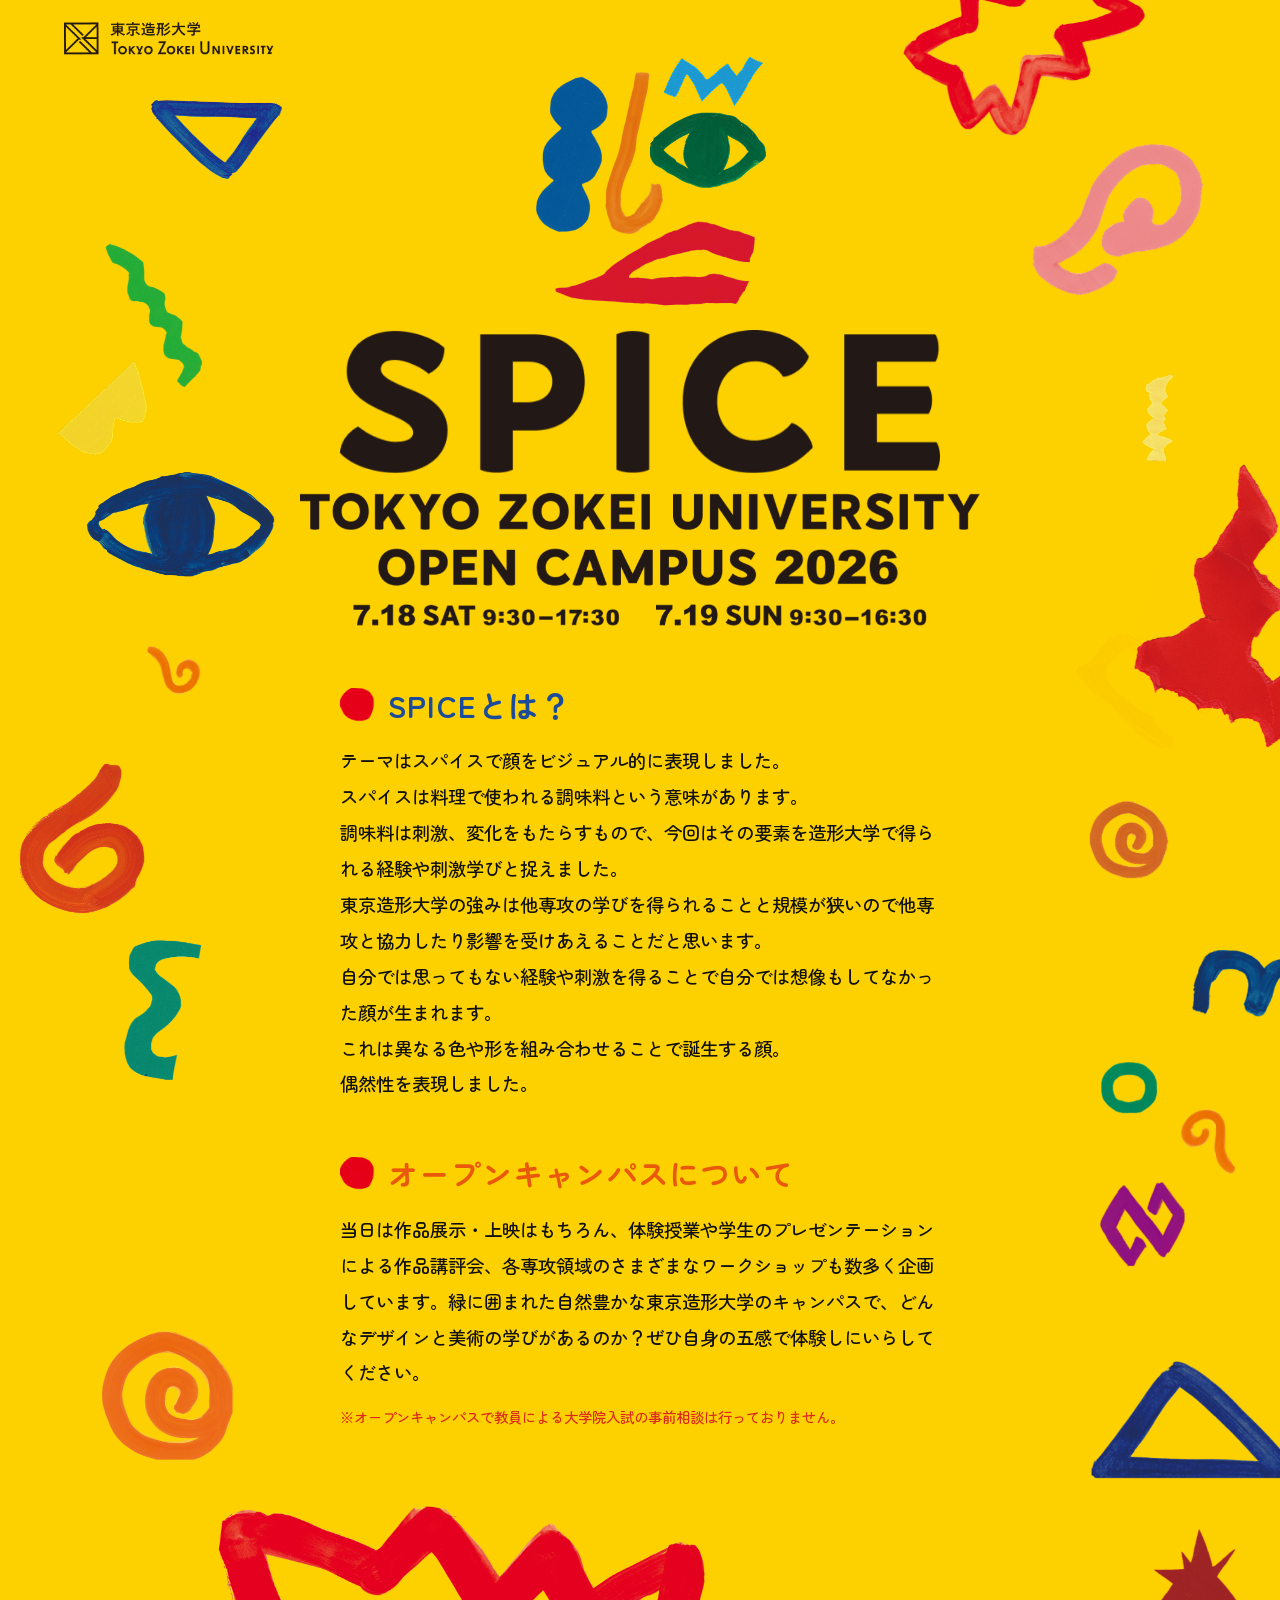
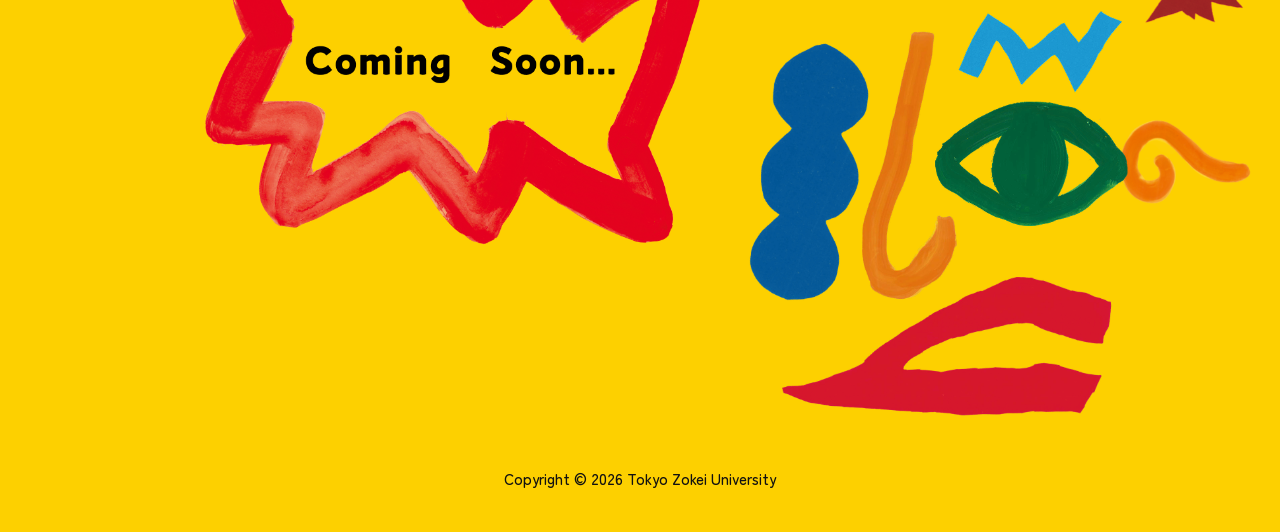
==== index.html @ f500a483 "Add files via upload" ====
<!DOCTYPE html>
<html lang="ja">

<head>
    <meta charset="UTF-8">
    <meta name="viewport" content="width=device-width, initial-scale=1.0">
    <meta name="description" content="東京造形大学オープンキャンパス2026の特設サイト。日程や詳細情報を掲載しています。">
    <meta name="robots" content="index, follow">
    <link rel="canonical" href="https://www.zokei.ac.jp/opencampus/2026/">

    <!-- OGP -->
    <meta property="og:title" content="東京造形大学オープンキャンパス2026 SPICE">
    <meta property="og:description" content="東京造形大学オープンキャンパス2026の特設サイト。日程や詳細情報を掲載しています。">
    <meta property="og:image" content="https://www.zokei.ac.jp/opencampus/2026/images/ogp-image.jpg">
    <meta property="og:url" content="https://www.zokei.ac.jp/opencampus/2026/">
    <meta property="og:type" content="website">
    <meta property="og:site_name" content="東京造形大学オープンキャンパス2026 SPICE">
    <meta name="twitter:card" content="summary_large_image">
    <meta name="twitter:title" content="東京造形大学オープンキャンパス2026 SPICE">
    <meta name="twitter:description" content="東京造形大学オープンキャンパス2026の特設サイト。日程や詳細情報を掲載しています。">

    <!-- Fonts -->
    <link rel="preconnect" href="https://fonts.googleapis.com">
    <link rel="preconnect" href="https://fonts.gstatic.com" crossorigin>
    <link href="https://fonts.googleapis.com/css2?family=Zen+Maru+Gothic:wght@400;500;700;900&display=swap"
        rel="stylesheet">

    <link rel="icon" href="images/tablogp.png" type="image/png">
    <title>東京造形大学オープンキャンパス2026 SPICE</title>
    <link rel="stylesheet" href="css/style.css">
</head>

<body>

    <!-- 背景装飾 -->
    <div class="bg-left" aria-hidden="true">
        <img src="images/bgleft.png" alt="">
    </div>
    <div class="bg-right" aria-hidden="true">
        <img src="images/bgright.png" alt="">
    </div>

    <div class="page-wrapper">

        <!-- ヘッダー -->
        <header>
            <div class="logo-icon">
                <a class="logo-link" href="https://www.zokei.ac.jp/" target="_blank" rel="noopener noreferrer">
                    <img src="images/tzulogo.png" alt="東京造形大学">
                </a>
            </div>
        </header>

        <main>

            <!-- ヒーロー -->
            <section class="hero" aria-label="メインビジュアル">
                <div class="hero-face">
                    <img src="images/mainface.png" alt="SPICE 2026 の顔" width="259" height="249">
                </div>
                <h1 class="hero-title">
                    <img src="images/SPICEtatile.png" alt="SPICE">
                </h1>
                <h2 class="hero-subtitle">
                    <img src="images/tzuoc2026.png" alt="TOKYO ZOKEI UNIVERSITY OPEN CAMPUS 2026">
                </h2>
            </section>

            <!-- テキストコンテンツ -->
            <div class="content-area">

                <section class="section spice-intro" aria-labelledby="section-spice">
                    <div class="section-header">
                        <img class="title-icon" src="images/titlehaedicon.png" alt="">
                        <h3 id="section-spice" class="section-title title-blue">SPICEとは？</h3>
                    </div>
                    <p>
                        テーマはスパイスで顔をビジュアル的に表現しました。<br>
                        スパイスは料理で使われる調味料という意味があります。<br>
                        調味料は刺激、変化をもたらすもので、今回はその要素を造形大学で得られる経験や刺激学びと捉えました。<br>
                        東京造形大学の強みは他専攻の学びを得られることと規模が狭いので他専攻と協力したり影響を受けあえることだと思います。<br>
                        自分では思ってもない経験や刺激を得ることで自分では想像もしてなかった顔が生まれます。<br>
                        これは異なる色や形を組み合わせることで誕生する顔。<br>
                        偶然性を表現しました。
                    </p>
                </section>

                <section class="section oc-info" aria-labelledby="section-oc">
                    <div class="section-header">
                        <img class="title-icon" src="images/titlehaedicon.png" alt="">
                        <h3 id="section-oc" class="section-title title-orange">オープンキャンパスについて</h3>
                    </div>
                    <p>
                        当日は作品展示・上映はもちろん、体験授業や学生のプレゼンテーションによる作品講評会、各専攻領域のさまざまなワークショップも数多く企画しています。緑に囲まれた自然豊かな東京造形大学のキャンパスで、どんなデザインと美術の学びがあるのか？ぜひ自身の五感で体験しにいらしてください。
                    </p>
                    <p class="note">※オープンキャンパスで教員による大学院入試の事前相談は行っておりません。</p>
                </section>

            </div>

            <!-- Coming Soon -->
            <div class="coming-soon-wrapper" aria-label="Coming Soon">
                <div class="coming-soon">
                    <img src="images/comingsoon.png" alt="Coming Soon...">
                </div>
                <div class="coming-soon-face">
                    <img src="images/footerface.png" alt="">
                </div>
            </div>

        </main>

        <footer>
            <p>Copyright &copy; 2026 Tokyo Zokei University</p>
        </footer>

    </div><!-- /page-wrapper -->

    <script src="js/main.js"></script>
</body>

</html>
---- css/style.css ----
@charset "UTF-8";

:root {
    --bg-yellow: #FDD000;
    --text-black: #111111;
    --title-blue: #1b4b9b;
    --title-orange: #ea580c;
    --text-red: #da291c;
}

*,
*::before,
*::after {
    box-sizing: border-box;
}

html {
    scroll-behavior: smooth;
}

body {
    background-color: var(--bg-yellow);
    color: var(--text-black);
    font-family: "Zen Maru Gothic", "Hiragino Kaku Gothic ProN", "Hiragino Sans", Meiryo, sans-serif;
    font-weight: 500;
    margin: 0;
    padding: 0;
    position: relative;
    overflow-x: hidden;
    min-height: 100vh;
}

img {
    max-width: 100%;
    height: auto;
    vertical-align: bottom;
}

/* ─── 背景装飾 ─── */
.bg-left,
.bg-right {
    position: fixed;
    top: 0;
    height: 100%;
    z-index: 0;
    pointer-events: none;
}

.bg-left {
    left: 0;
    width: clamp(160px, 22vw, 420px);
    margin-top: 100px;
}

.bg-right {
    right: -60px;
    width: clamp(200px, 38vw, 680px);
}

.bg-left img,
.bg-right img {
    width: 100%;
    height: auto;
}

/* ─── ページ全体のラッパー ─── */
.page-wrapper {
    position: relative;
    z-index: 1;
}

/* ─── ヘッダー ─── */
header {
    padding: 22px clamp(20px, 5vw, 80px);
}

.logo-link {
    display: inline-block;
    transition: opacity 0.2s ease;
}

.logo-link:hover {
    opacity: 0.75;
}

.logo-icon {
    width: clamp(140px, 18vw, 210px);
}

/* ─── ヒーロー ─── */
.hero {
    text-align: center;
    padding: 0 20px 0;
    margin-top: -20px;
}

.hero-face {
    width: clamp(120px, 22vw, 280px);
    margin: 0 auto 24px;
    animation: float 4s ease-in-out infinite;
}

@keyframes float {

    0%,
    100% {
        transform: translateY(0);
    }

    50% {
        transform: translateY(-10px);
    }
}

.hero-title {
    margin: 0 0 20px;
}

.hero-title img {
    max-width: clamp(280px, 60vw, 600px);
    animation: fadeUp 0.9s cubic-bezier(.22, 1, .36, 1) both;
}

.hero-subtitle {
    margin: 0 0 16px;
}

.hero-subtitle img {
    max-width: clamp(260px, 70vw, 680px);
    animation: fadeUp 1.1s cubic-bezier(.22, 1, .36, 1) 0.1s both;
}

.hero-date {
    font-size: clamp(1rem, 2.5vw, 1.4rem);
    font-weight: 700;
    letter-spacing: 0.06em;
    margin: 0;
    animation: fadeUp 1s cubic-bezier(.22, 1, .36, 1) 0.2s both;
}

@keyframes fadeUp {
    from {
        opacity: 0;
        transform: translateY(24px);
    }

    to {
        opacity: 1;
        transform: translateY(0);
    }
}

/* ─── コンテンツエリア ─── */
.content-area {
    max-width: 680px;
    margin: 60px auto 0;
    padding: 0 clamp(16px, 4vw, 40px);
}

.section {
    margin-bottom: 52px;
    opacity: 0;
    transform: translateY(30px);
    transition: opacity 0.7s ease, transform 0.7s ease;
}

.section.visible {
    opacity: 1;
    transform: translateY(0);
}

.section-header {
    display: flex;
    align-items: center;
    gap: 12px;
    margin-bottom: 18px;
}

.title-icon {
    width: clamp(26px, 4vw, 36px);
    flex-shrink: 0;
}

.section-title {
    font-size: clamp(1.3rem, 3.5vw, 1.9rem);
    font-weight: 700;
    margin: 0;
    letter-spacing: 0.04em;
    line-height: 1.3;
}

.title-blue {
    color: var(--title-blue);
}

.title-orange {
    color: var(--title-orange);
}

.section p {
    font-size: clamp(0.95rem, 2.2vw, 1.15rem);
    line-height: 1.95;
    margin: 0 0 12px;
}

.note {
    color: var(--text-red);
    font-size: clamp(0.78rem, 1.8vw, 0.9rem) !important;
    margin-top: 12px !important;
}

/* ─── Coming Soonエリア ─── */
.coming-soon-wrapper {
    display: flex;
    align-items: flex-start;
    justify-content: center;
    width: 100%;
    margin-top: 20px;
    padding: 0 clamp(16px, 4vw, 40px);
    gap: 0;
    position: relative;
}

.coming-soon {
    flex: 0 0 auto;
    width: clamp(200px, 55vw, 560px);
    padding-left: clamp(10px, 3vw, 40px);
}

.coming-soon img {
    width: 100%;
    height: auto;
    display: block;
}

.coming-soon-face {
    flex: 0 0 auto;
    width: clamp(140px, 38vw, 420px);
    margin-top: clamp(60px, 10vw, 140px);
}

.coming-soon-face img {
    width: 100%;
    height: auto;
    display: block;
}

/* ─── フッター ─── */
footer {
    text-align: center;
    padding: 36px 20px 28px;
    font-size: clamp(0.78rem, 1.8vw, 0.95rem);
    color: var(--text-black);
}

/* ─── スクロールインジケーター ─── */
.scroll-hint {
    text-align: center;
    margin-top: 36px;
    margin-bottom: -20px;
    opacity: 0;
    animation: fadeIn 1s ease 1.5s forwards;
}

.scroll-hint span {
    display: inline-block;
    font-size: 0.78rem;
    letter-spacing: 0.12em;
    font-weight: 700;
    writing-mode: vertical-rl;
    animation: bounce 1.8s ease-in-out infinite;
}

@keyframes bounce {

    0%,
    100% {
        transform: translateY(0);
    }

    50% {
        transform: translateY(8px);
    }
}

@keyframes fadeIn {
    to {
        opacity: 0.6;
    }
}

/* ─── レスポンシブ ─── */
@media (max-width: 768px) {
    .bg-left {
        opacity: 0.45;
    }

    .bg-right {
        opacity: 0.45;
        right: -30px;
    }

    .hero {
        margin-top: 0;
    }

    .content-area {
        margin-top: 44px;
    }

    .coming-soon-wrapper {
        gap: 0;
    }

    .coming-soon {
        width: clamp(160px, 52vw, 320px);
    }

    .coming-soon-face {
        width: clamp(120px, 40vw, 260px);
        margin-top: clamp(40px, 8vw, 100px);
    }
}

@media (max-width: 480px) {
    .bg-left {
        opacity: 0.3;
    }

    .bg-right {
        opacity: 0.3;
    }

    .section {
        margin-bottom: 40px;
    }

    .coming-soon-wrapper {
        flex-direction: column;
        align-items: center;
    }

    .coming-soon {
        width: 75%;
        padding-left: 0;
    }

    .coming-soon-face {
        width: 60%;
        margin-top: -20px;
        align-self: flex-end;
    }
}
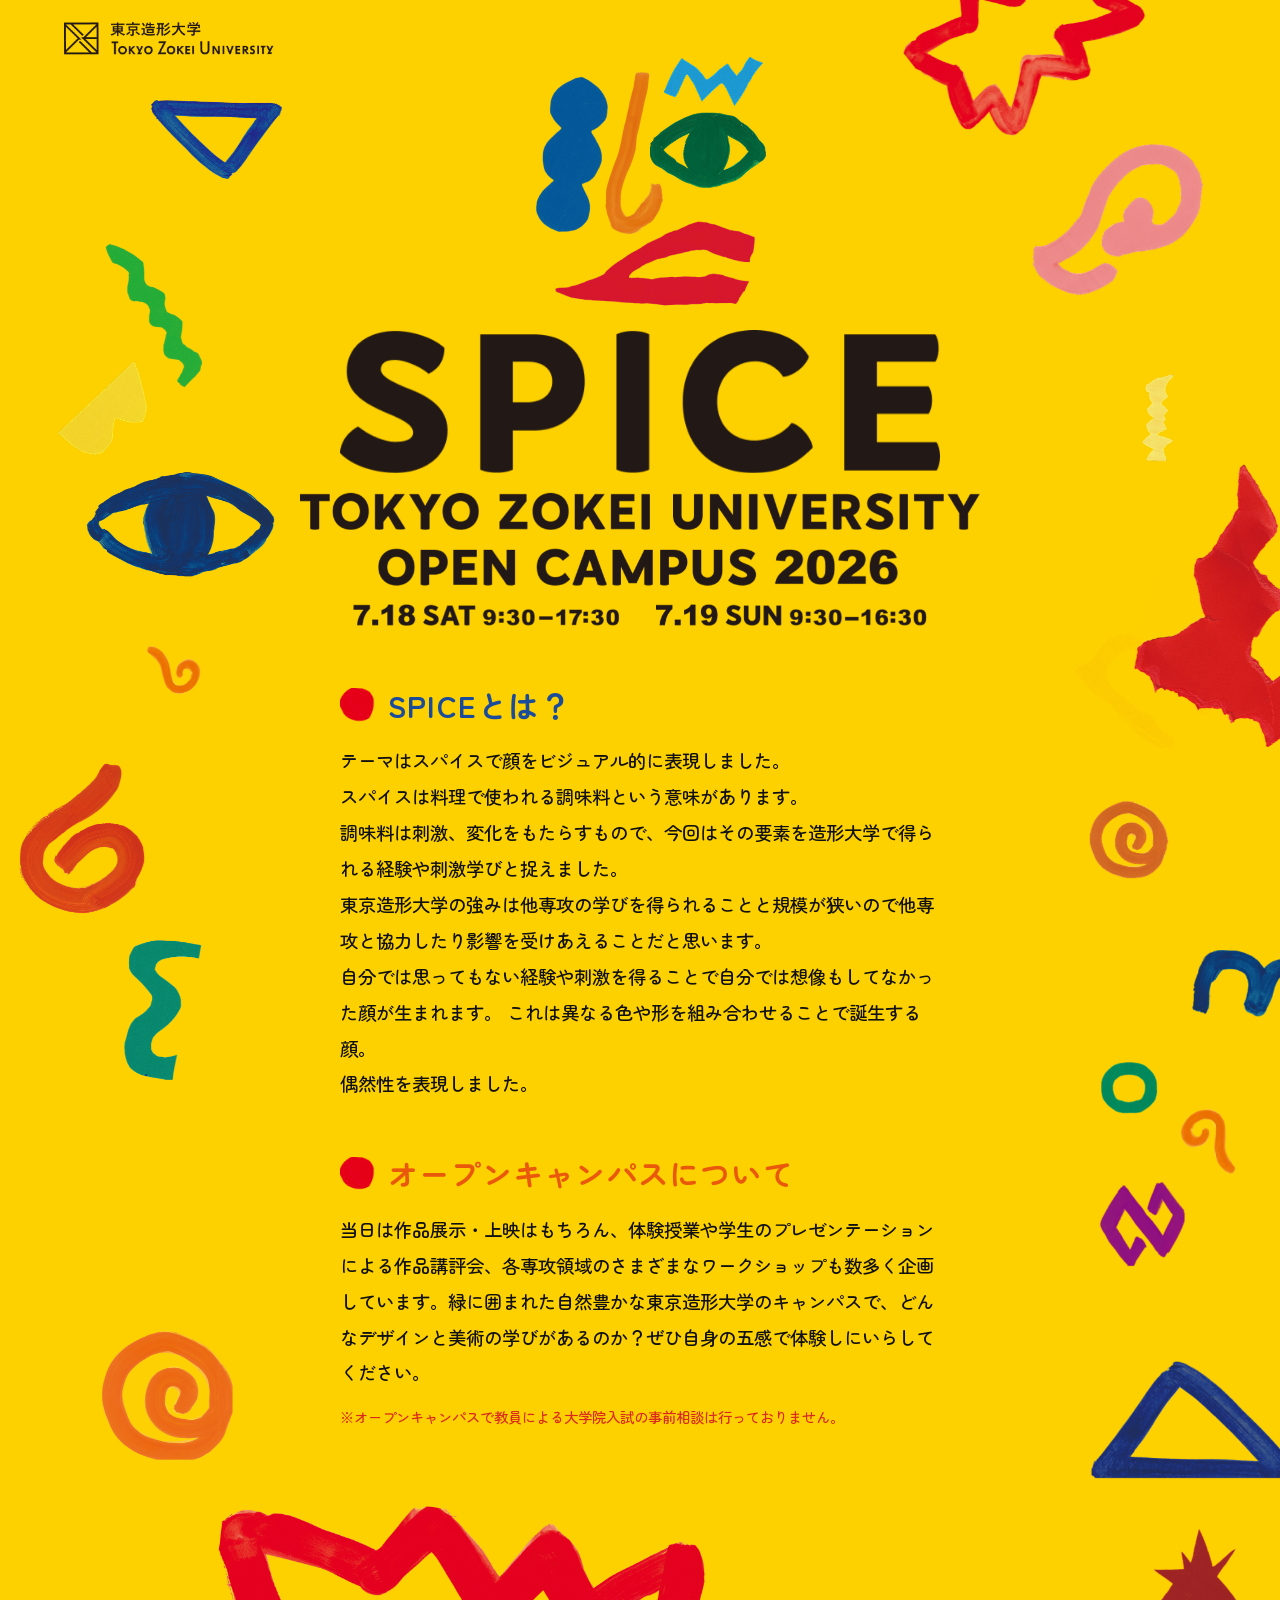
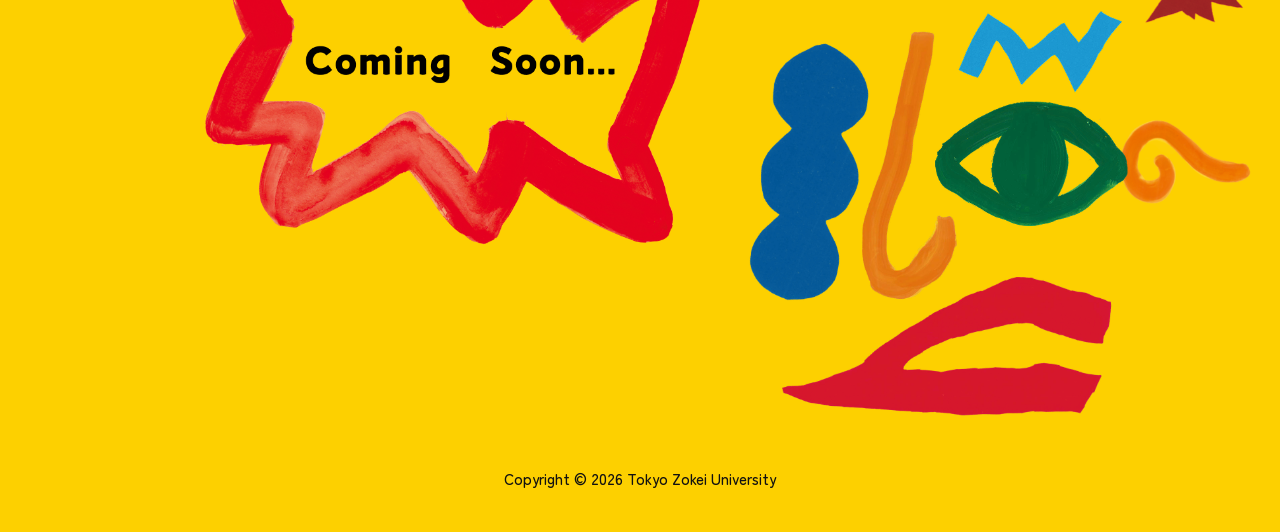
==== commit 56bf2d10: "Add files via upload" ====
--- a/index.html
+++ b/index.html
@@ -79,7 +79,7 @@
                         スパイスは料理で使われる調味料という意味があります。<br>
                         調味料は刺激、変化をもたらすもので、今回はその要素を造形大学で得られる経験や刺激学びと捉えました。<br>
                         東京造形大学の強みは他専攻の学びを得られることと規模が狭いので他専攻と協力したり影響を受けあえることだと思います。<br>
-                        自分では思ってもない経験や刺激を得ることで自分では想像もしてなかった顔が生まれます。<br>
+                        自分では思ってもない経験や刺激を得ることで自分では想像もしてなかった顔が生まれます。
                         これは異なる色や形を組み合わせることで誕生する顔。<br>
                         偶然性を表現しました。
                     </p>
--- a/css/style.css
+++ b/css/style.css
@@ -337,17 +337,17 @@
 
     .coming-soon-wrapper {
         flex-direction: column;
-        align-items: center;
+        align-items: flex-start;
     }
 
     .coming-soon {
-        width: 75%;
-        padding-left: 0;
+        width: 60%;
+        padding-left: clamp(10px, 4vw, 24px);
     }
 
     .coming-soon-face {
-        width: 60%;
-        margin-top: -20px;
+        width: 50%;
+        margin-top: -40px;
         align-self: flex-end;
     }
 }
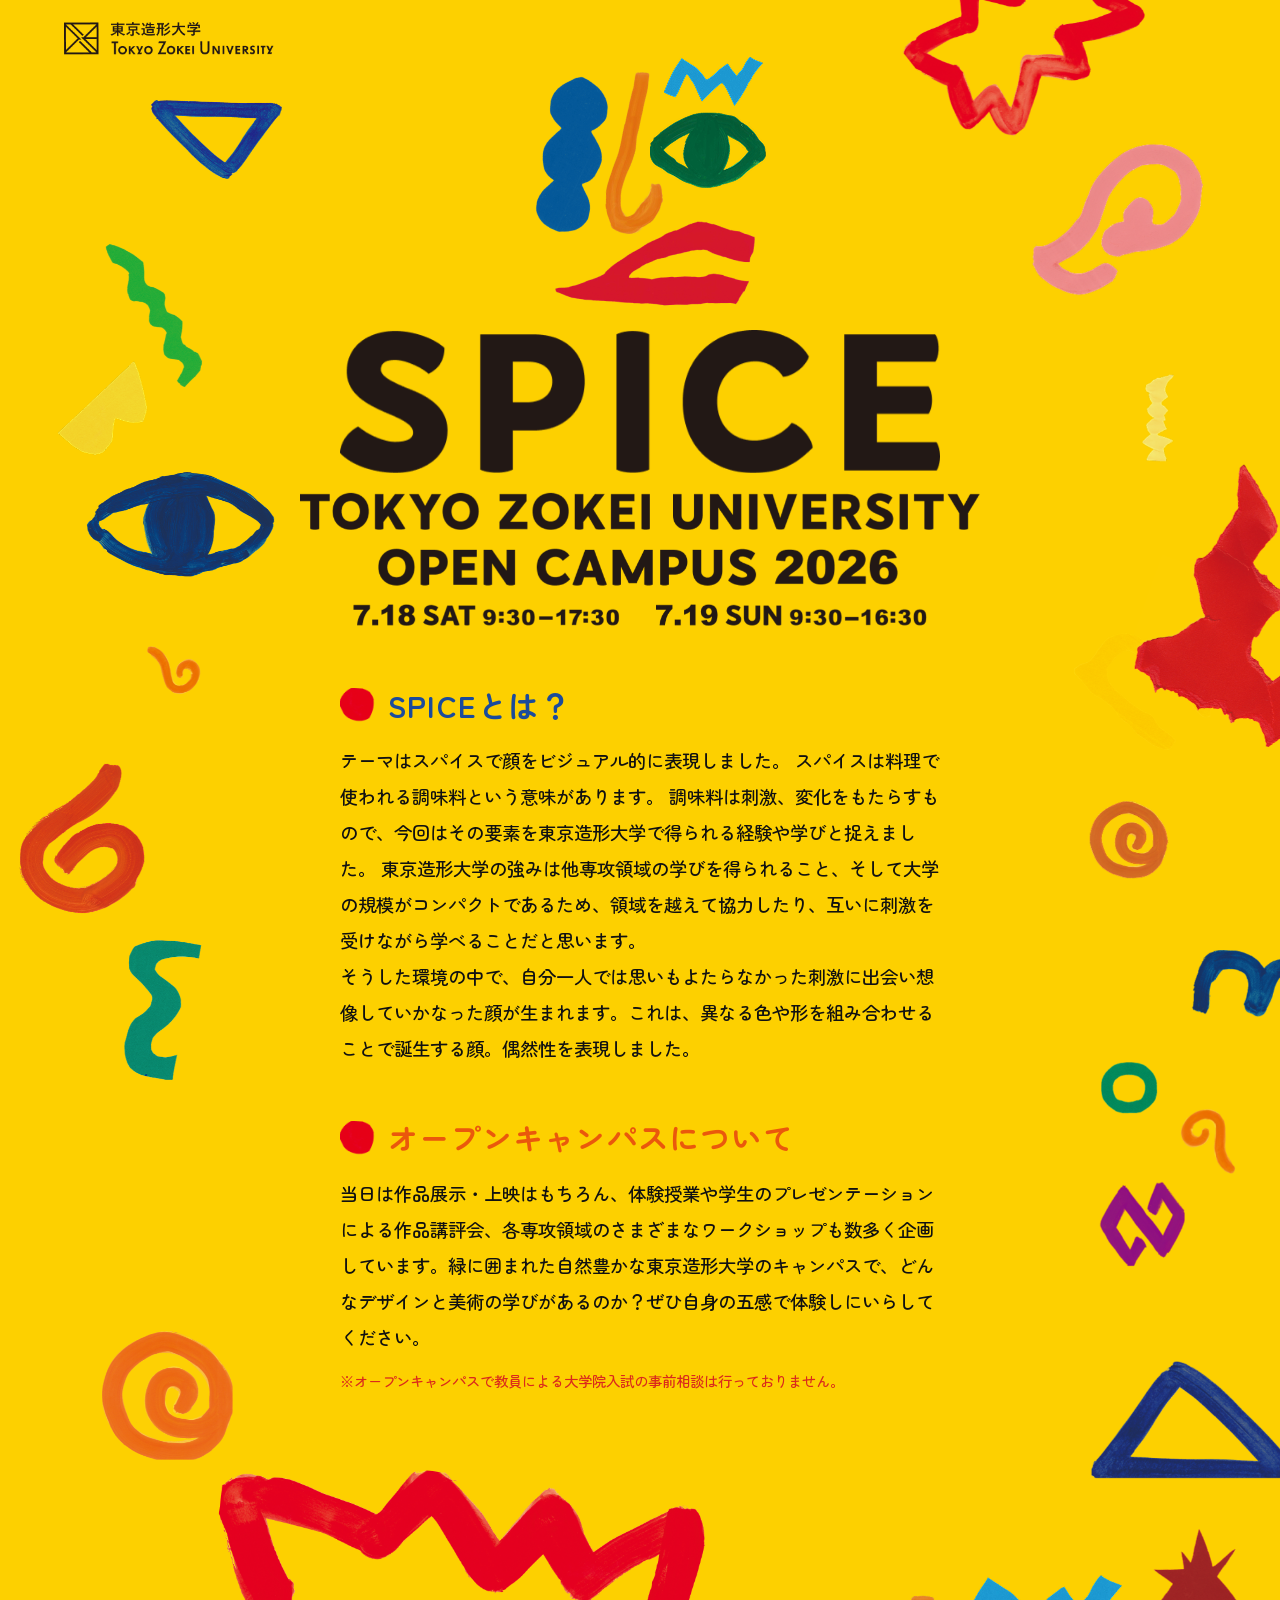
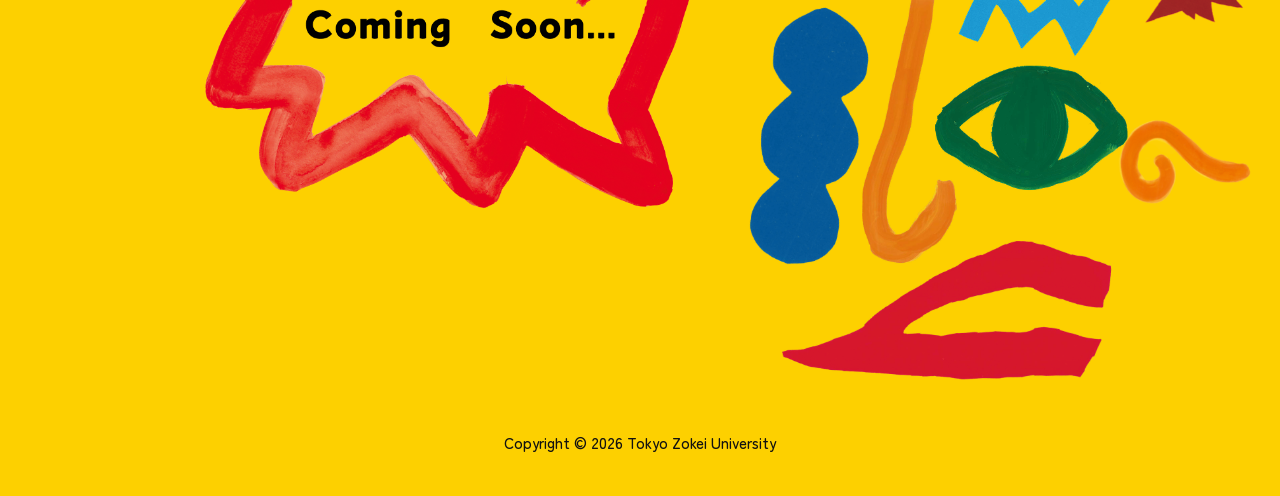
==== commit c33c3d52: "Add files via upload" ====
--- a/index.html
+++ b/index.html
@@ -75,13 +75,11 @@
                         <h3 id="section-spice" class="section-title title-blue">SPICEとは？</h3>
                     </div>
                     <p>
-                        テーマはスパイスで顔をビジュアル的に表現しました。<br>
-                        スパイスは料理で使われる調味料という意味があります。<br>
-                        調味料は刺激、変化をもたらすもので、今回はその要素を造形大学で得られる経験や刺激学びと捉えました。<br>
-                        東京造形大学の強みは他専攻の学びを得られることと規模が狭いので他専攻と協力したり影響を受けあえることだと思います。<br>
-                        自分では思ってもない経験や刺激を得ることで自分では想像もしてなかった顔が生まれます。
-                        これは異なる色や形を組み合わせることで誕生する顔。<br>
-                        偶然性を表現しました。
+                        テーマはスパイスで顔をビジュアル的に表現しました。
+                        スパイスは料理で使われる調味料という意味があります。
+                        調味料は刺激、変化をもたらすもので、今回はその要素を東京造形大学で得られる経験や学びと捉えました。
+                        東京造形大学の強みは他専攻領域の学びを得られること、そして大学の規模がコンパクトであるため、領域を越えて協力したり、互いに刺激を受けながら学べることだと思います。<br>
+                        そうした環境の中で、自分一人では思いもよたらなかった刺激に出会い想像していかなった顔が生まれます。これは、異なる色や形を組み合わせることで誕生する顔。偶然性を表現しました。
                     </p>
                 </section>
 
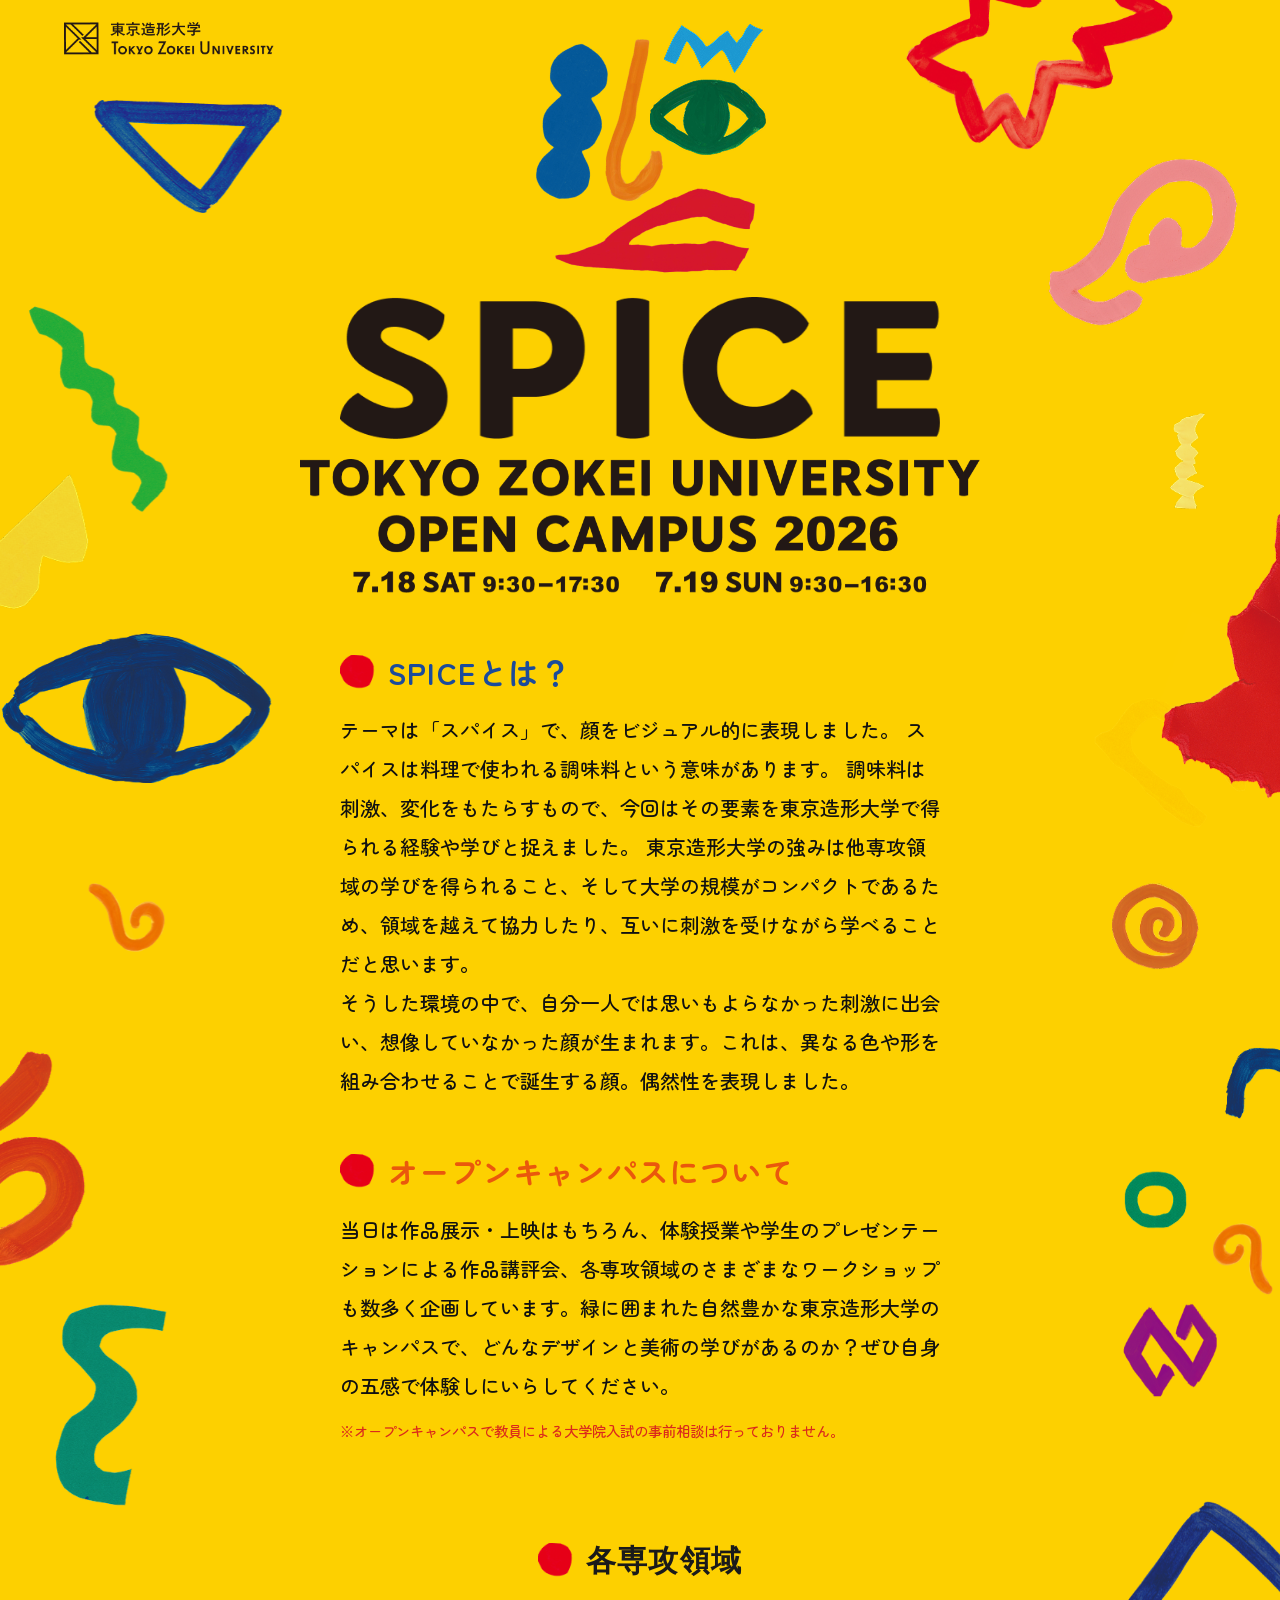
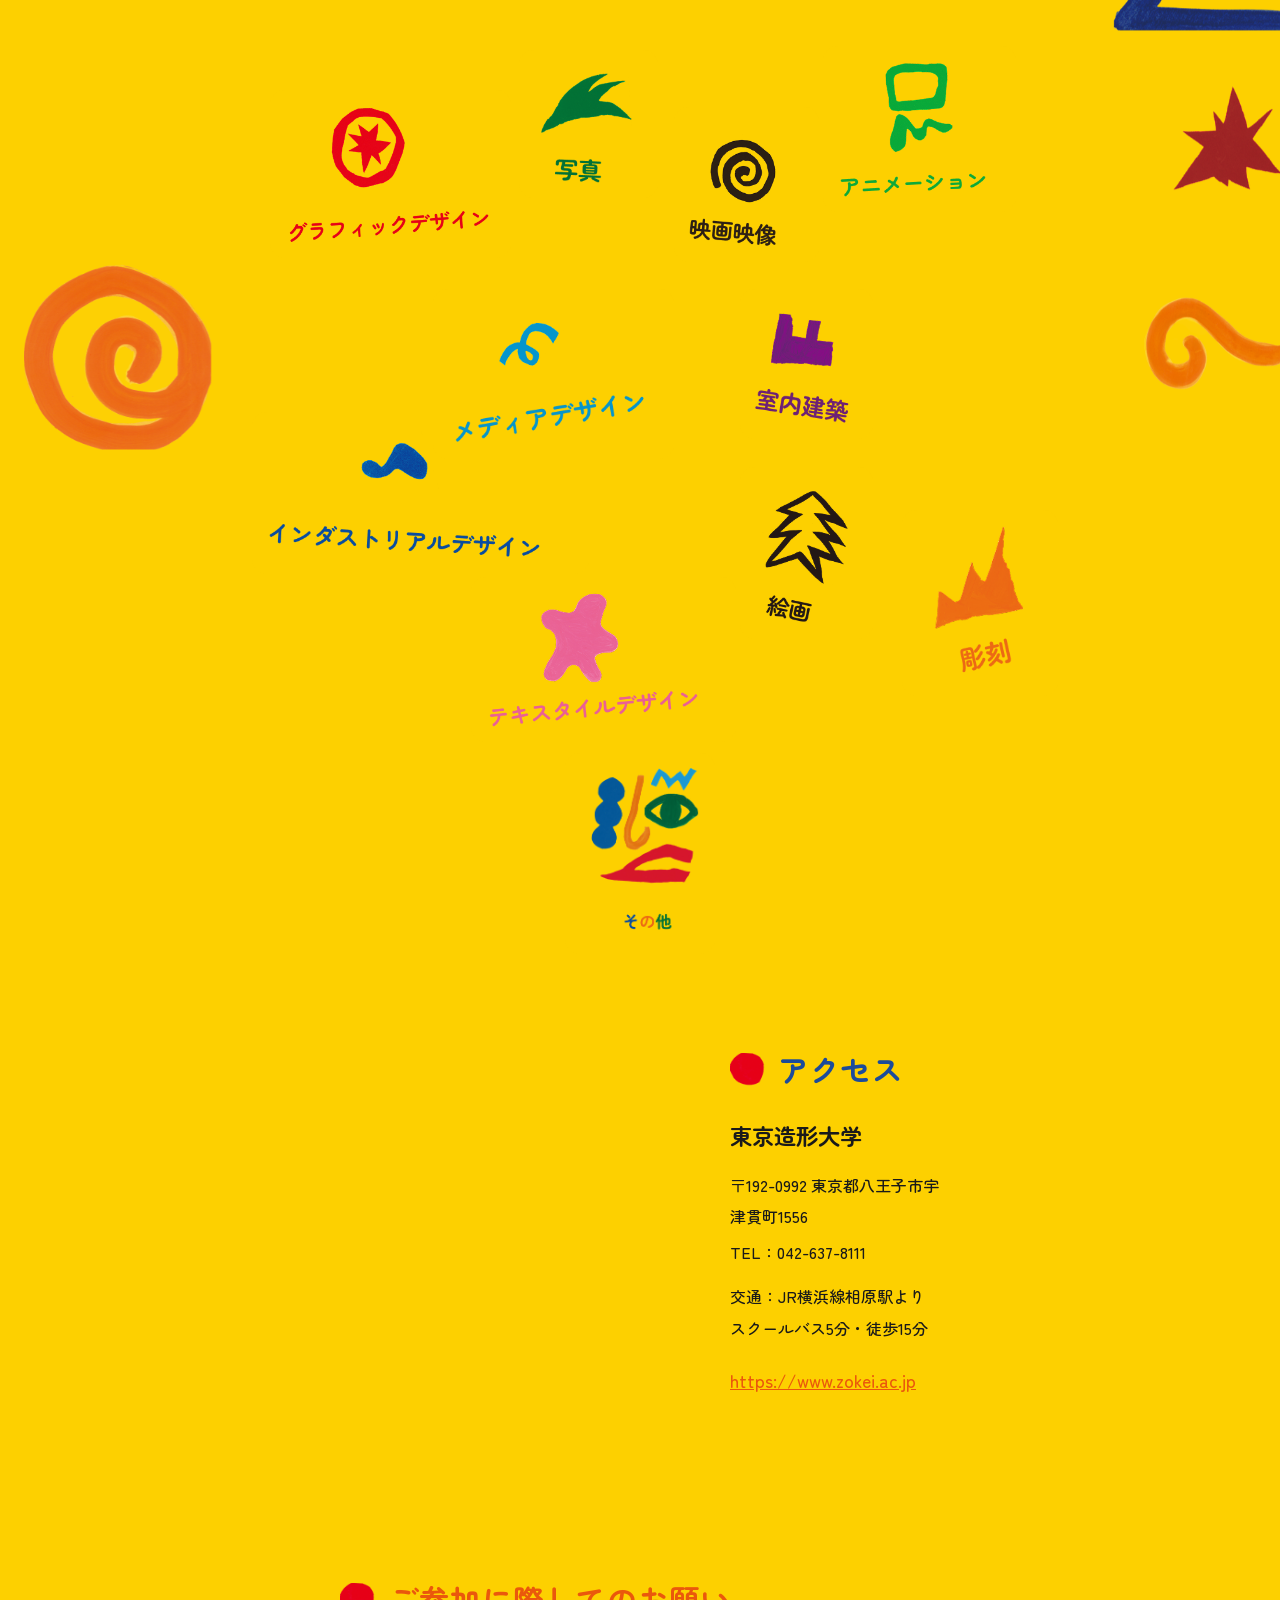
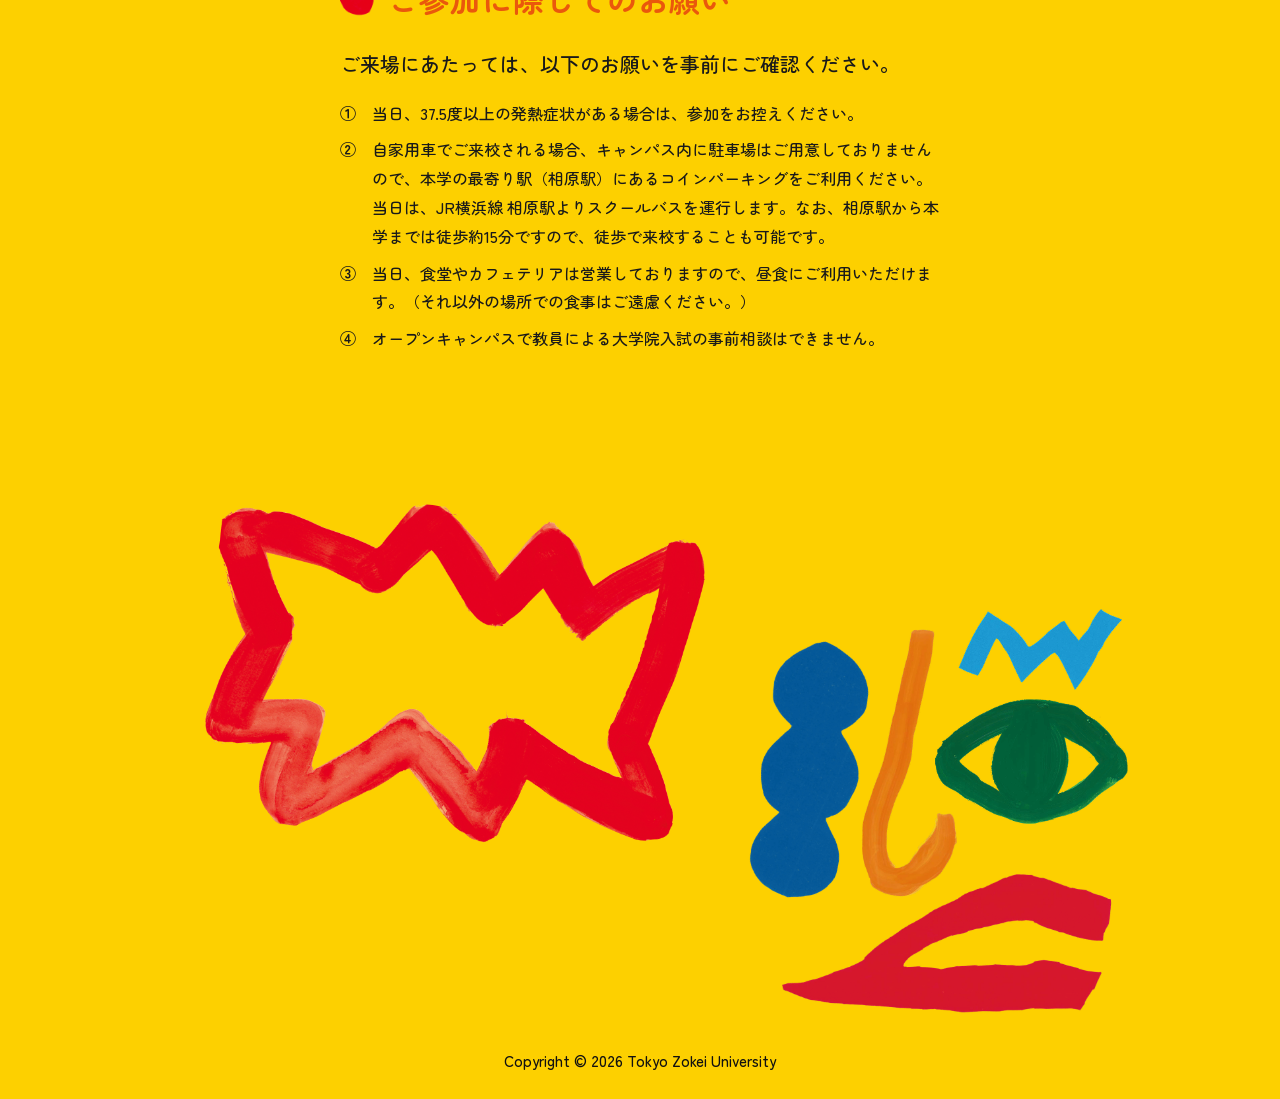
==== commit 60ee5c3e: "Add files via upload" ====
--- a/index.html
+++ b/index.html
@@ -25,12 +25,21 @@
     <link href="https://fonts.googleapis.com/css2?family=Zen+Maru+Gothic:wght@400;500;700;900&display=swap"
         rel="stylesheet">
 
-    <link rel="icon" href="images/tablogp.png" type="image/png">
+    <link rel="icon" href="images/tablogo.png" type="image/png">
     <title>東京造形大学オープンキャンパス2026 SPICE</title>
     <link rel="stylesheet" href="css/style.css">
+    <link rel="stylesheet" href="css/motion.css">
+    <link rel="stylesheet" href="css/acces.css">
 </head>
 
 <body>
+    <!-- ローディング画面 -->
+    <div id="loading-screen">
+        <video id="hero-video" muted playsinline>
+            <source src="movie/heromotion.mp4" type="video/mp4">
+        </video>
+        <div id="wipe-bar"></div>
+    </div>
 
     <!-- 背景装飾 -->
     <div class="bg-left" aria-hidden="true">
@@ -75,11 +84,11 @@
                         <h3 id="section-spice" class="section-title title-blue">SPICEとは？</h3>
                     </div>
                     <p>
-                        テーマはスパイスで顔をビジュアル的に表現しました。
+                        テーマは「スパイス」で、顔をビジュアル的に表現しました。
                         スパイスは料理で使われる調味料という意味があります。
                         調味料は刺激、変化をもたらすもので、今回はその要素を東京造形大学で得られる経験や学びと捉えました。
                         東京造形大学の強みは他専攻領域の学びを得られること、そして大学の規模がコンパクトであるため、領域を越えて協力したり、互いに刺激を受けながら学べることだと思います。<br>
-                        そうした環境の中で、自分一人では思いもよたらなかった刺激に出会い想像していかなった顔が生まれます。これは、異なる色や形を組み合わせることで誕生する顔。偶然性を表現しました。
+                        そうした環境の中で、自分一人では思いもよらなかった刺激に出会い、想像していなかった顔が生まれます。これは、異なる色や形を組み合わせることで誕生する顔。偶然性を表現しました。
                     </p>
                 </section>
 
@@ -93,13 +102,130 @@
                     </p>
                     <p class="note">※オープンキャンパスで教員による大学院入試の事前相談は行っておりません。</p>
                 </section>
+                <!-- 各専攻領域 -->
+                <section class="section majors-area" aria-labelledby="section-majors">
+                    <div class="section-header">
+                        <img class="title-icon" src="images/titlehaedicon.png" alt="">
+                        <h3 id="section-majors" class="section-title title-black">各専攻領域</h3>
+                    </div>
+
+                    <div class="majors-grid">
+                        <a href="html/graphicDesign.html" class="major-item graphic" target="_blank"
+                            rel="noopener noreferrer">
+                            <img src="images/homegd-icon.png" alt="グラフィックデザイン">
+                        </a>
+
+                        <a href="html/photography.html" class="major-item photography" target="_blank"
+                            rel="noopener noreferrer">
+                            <img src="images/homeph-icon.png" alt="写真">
+                        </a>
+
+                        <a href="html/filmMovingImage.html" class="major-item film" target="_blank"
+                            rel="noopener noreferrer">
+                            <img src="images/homefm-icon.png" alt="映画映像">
+                        </a>
+
+                        <a href="html/animation.html" class="major-item animation" target="_blank"
+                            rel="noopener noreferrer">
+                            <img src="images/homean-icon.png" alt="アニメーション">
+                        </a>
+
+                        <a href="html/mediaDesign.html" class="major-item media" target="_blank"
+                            rel="noopener noreferrer">
+                            <img src="images/homemd-icon.png" alt="メディアデザイン">
+                        </a>
+
+                        <a href="html/furnitureInteriorArchitecture.html" class="major-item interior" target="_blank"
+                            rel="noopener noreferrer">
+                            <img src="images/homeia-icon.png" alt="室内建築">
+                        </a>
+
+                        <a href="html/industrialDesign.html" class="major-item industrial" target="_blank"
+                            rel="noopener noreferrer">
+                            <img src="images/homeid-icon.png" alt="インダストリアルデザイン">
+                        </a>
+
+                        <a href="html/painting.html" class="major-item painting" target="_blank"
+                            rel="noopener noreferrer">
+                            <img src="images/homefa-icon.png" alt="絵画">
+                        </a>
+
+                        <a href="html/sculpture.html" class="major-item sculpture" target="_blank"
+                            rel="noopener noreferrer">
+                            <img src="images/homest-icon.png" alt="彫刻">
+                        </a>
+
+                        <a href="html/textileDesign.html" class="major-item textile" target="_blank"
+                            rel="noopener noreferrer">
+                            <img src="images/hometd-icon.png" alt="テキスタイルデザイン">
+                        </a>
+
+                        <a href="html/others.html" class="major-item others" target="_blank" rel="noopener noreferrer">
+                            <img src="images/homeoh-icon.png" alt="その他">
+                        </a>
+                    </div>
+                </section>
+
+                <div class="content-area access-wrapper">
+
+                    <section class="section access-area" aria-labelledby="section-access">
+                        <div class="access-container">
+
+                            <div class="access-map">
+                                <iframe src="https://maps.google.com/maps?q=東京造形大学&output=embed&z=16" width="100%"
+                                    height="100%" style="border:0;" allowfullscreen="" loading="lazy"
+                                    referrerpolicy="no-referrer-when-downgrade">
+                                </iframe>
+                            </div>
+
+                            <div class="access-info">
+                                <div class="section-header">
+                                    <img class="title-icon" src="images/titlehaedicon.png" alt="">
+                                    <h3 id="section-access" class="section-title title-blue">アクセス</h3>
+                                </div>
+
+                                <div class="access-details">
+                                    <p class="university-name">東京造形大学</p>
+                                    <p class="address">〒192-0992 東京都八王子市宇津貫町1556</p>
+                                    <p class="tel">TEL：042-637-8111</p>
+                                    <p class="transport">
+                                        交通：JR横浜線相原駅よりスクールバス5分・徒歩15分
+                                    </p>
+                                    <p class="link-paragraph">
+                                        <a href="https://www.zokei.ac.jp" target="_blank" rel="noopener noreferrer"
+                                            class="university-link">https://www.zokei.ac.jp</a>
+                                    </p>
+                                </div>
+                            </div>
+
+                        </div>
+                    </section>
+
+                    <section class="section notice-area" aria-labelledby="section-notice">
+                        <div class="section-header">
+                            <img class="title-icon" src="images/titlehaedicon.png" alt="">
+                            <h3 id="section-notice" class="section-title title-orange">ご参加に際してのお願い</h3>
+                        </div>
+                        <div class="notice-content">
+                            <p>ご来場にあたっては、以下のお願いを事前にご確認ください。</p>
+                            <ol class="notice-list">
+                                <li>当日、37.5度以上の発熱症状がある場合は、参加をお控えください。</li>
+                                <li>自家用車でご来校される場合、キャンパス内に駐車場はご用意しておりませんので、本学の最寄り駅（相原駅）にあるコインパーキングをご利用ください。当日は、JR横浜線
+                                    相原駅よりスクールバスを運行します。なお、相原駅から本学までは徒歩約15分ですので、徒歩で来校することも可能です。</li>
+                                <li>当日、食堂やカフェテリアは営業しておりますので、昼食にご利用いただけます。（それ以外の場所での食事はご遠慮ください。）</li>
+                                <li>オープンキャンパスで教員による大学院入試の事前相談はできません。</li>
+                            </ol>
+                        </div>
+                    </section>
+
+                </div>
 
             </div>
 
-            <!-- Coming Soon -->
+            <!-- Coming Soonの名残 -->
             <div class="coming-soon-wrapper" aria-label="Coming Soon">
                 <div class="coming-soon">
-                    <img src="images/comingsoon.png" alt="Coming Soon...">
+                    <img src="images/impact.png" alt="impact">
                 </div>
                 <div class="coming-soon-face">
                     <img src="images/footerface.png" alt="">
--- a/css/style.css
+++ b/css/style.css
@@ -11,6 +11,8 @@
 *,
 *::before,
 *::after {
+    margin: 0;
+    padding: 0;
     box-sizing: border-box;
 }
 
@@ -26,7 +28,6 @@
     margin: 0;
     padding: 0;
     position: relative;
-    overflow-x: hidden;
     min-height: 100vh;
 }
 
@@ -48,13 +49,13 @@
 
 .bg-left {
     left: 0;
-    width: clamp(160px, 22vw, 420px);
+    width: clamp(140px, 22vw, 420px);
     margin-top: 100px;
 }
 
 .bg-right {
-    right: -60px;
-    width: clamp(200px, 38vw, 680px);
+    right: 0;
+    width: clamp(200px, 30vw, 680px);
 }
 
 .bg-left img,
@@ -67,6 +68,8 @@
 .page-wrapper {
     position: relative;
     z-index: 1;
+    overflow-x: hidden;
+
 }
 
 /* ─── ヘッダー ─── */
@@ -198,7 +201,7 @@
 }
 
 .section p {
-    font-size: clamp(0.95rem, 2.2vw, 1.15rem);
+    font-size: clamp(0.95rem, 2.2vw, 1.25rem);
     line-height: 1.95;
     margin: 0 0 12px;
 }
@@ -209,7 +212,241 @@
     margin-top: 12px !important;
 }
 
-/* ─── Coming Soonエリア ─── */
+
+/* ==================================================
+　各専攻領域セクションのスタイル
+================================================== */
+.majors-area {
+    margin-top: 6rem;
+    margin-bottom: 6rem;
+}
+
+.majors-area .section-header {
+    margin-bottom: 2rem;
+    text-align: center;
+    justify-content: center;
+}
+
+.title-black {
+    color: #1a1a1a;
+    font-weight: 900;
+}
+
+/* スマホ版：きれいな2カラム（サイズはそのまま） */
+.majors-grid {
+    display: grid;
+    grid-template-columns: repeat(2, 1fr);
+    gap: 30px 15px;
+    justify-items: center;
+    align-items: center;
+    margin-top: 40px;
+    padding: 0 20px;
+}
+
+.major-item {
+    display: block;
+    /* スマホ版のサイズ感（必要に応じて調整してください） */
+    transition: transform 0.2s ease;
+    background-color: transparent;
+    padding: 0;
+    box-sizing: border-box;
+}
+
+.major-item.graphic {
+    width: 90%;
+}
+
+.major-item.photography {
+    width: 50%;
+}
+
+.major-item.film {
+    width: 60%;
+}
+
+.major-item.animation {
+    width: 70%;
+}
+
+.major-item.media {
+    width: 100%;
+}
+
+.major-item.interior {
+    width: 50%;
+}
+
+.major-item.industrial {
+    width: 130%;
+}
+
+.major-item.painting {
+    width: 50%;
+}
+
+.major-item.sculpture {
+    width: 55%;
+}
+
+.major-item.textile {
+    width: 100%;
+}
+
+.major-item.others {
+    width: 40%;
+}
+
+.major-item img {
+    width: 100%;
+    height: auto;
+    display: block;
+}
+
+.major-item:active,
+.major-item:hover {
+    transform: scale(1.05);
+    z-index: 10;
+}
+
+/* スマホ版の「その他」の中央寄せ */
+.major-item.others {
+    grid-column: span 2;
+    max-width: 150px;
+}
+
+/* ==================================================
+PC・タブレット表示（画面幅 768px 以上）
+画像のサイズを大きくし、スクリーンショット通りに配置をずらします
+================================================== */
+@media (min-width: 768px) {
+    .majors-grid {
+        grid-template-columns: repeat(4, 1fr);
+        /* 基本は4列のグリッド */
+        gap: 4vw 1vw;
+        /* 位置をずらすための上下左右の余白スペース */
+        max-width: 1100px;
+        margin-left: auto;
+        margin-right: auto;
+        padding: 40px 40px 0 40px;
+        margin-bottom: -200px;
+    }
+
+    /* PC版では全体の画像サイズを大きくする */
+    .major-item {
+        max-width: none;
+        width: 100%;
+        position: relative;
+        /* 重なり順をコントロールできるようにする */
+
+        /* PC版のみ、背景と同じカラー（#F8DE00）の不透明度80%を設定 */
+        background-color: rgb(253, 208, 0, 0.8);
+        border-radius: 15px;
+        padding: 15px;
+    }
+
+    /* スマホ用のぶち抜きを解除 */
+    .major-item.others {
+        grid-column: span 1;
+    }
+
+    /* --------------------------------------------------
+（数字を変更することで、いつでもズレ具合を微調整できます）
+    -------------------------------------------------- */
+
+    /* 1行目 */
+    .major-item.graphic {
+        width: 200%;
+        transform: translate(-50px, 30px);
+        /* 左に少し、下にやや大きくズラす */
+        z-index: 1;
+    }
+
+    .major-item.photography {
+        width: 115%;
+        transform: translate(15px, -20px);
+        /* 右に少し、上に上げる */
+        z-index: 2;
+    }
+
+    .major-item.film {
+        width: 120%;
+        transform: translate(40px, 40px);
+        /* そのままで、下に大きく下げる */
+        z-index: 1;
+    }
+
+    .major-item.animation {
+        width: 160%;
+        transform: translate(80px, -15px);
+        /* 左上に逃がす */
+        z-index: 2;
+    }
+
+    /* 2行目 */
+    .major-item.media {
+        grid-column: 2;
+        /* 強制的に2列目から配置して真ん中に寄せる */
+        width: 200%;
+        transform: translate(-20px, 10px);
+        /* 左側に大きく引っ張る */
+        z-index: 3;
+    }
+
+    .major-item.interior {
+        grid-column: 3;
+        width: 110%;
+        /* 強制的に3列目に配置 */
+        transform: translate(100px, 0px);
+        /* 右上に大きく引っ張る */
+        z-index: 2;
+    }
+
+    /* 3行目 */
+    .major-item.industrial {
+        grid-column: 1;
+        width: 280%;
+        transform: translate(-20px, -100px);
+        z-index: 2;
+    }
+
+    .major-item.painting {
+        grid-column: 3;
+        width: 110%;
+        /* 室内建築の下あたりに配置 */
+        transform: translate(100px, -40px);
+        z-index: 4;
+    }
+
+    .major-item.sculpture {
+        grid-column: 4;
+        width: 130%;
+        transform: translate(140px, 10px);
+        z-index: 3;
+    }
+
+    /* 4行目（テキスタイル） */
+    .major-item.textile {
+        grid-column: 2;
+        /* 画面の中央寄りに配置 */
+        width: 220%;
+        transform: translate(30px, -160px);
+        z-index: 1;
+    }
+
+    /* 5行目（その他） */
+    .major-item.others {
+        grid-column: 2 / span 2;
+        /* 真ん中2列分を使ってど真ん中に配置 */
+        width: 90%;
+        transform: translate(0px, -200px);
+        /* 下に余韻を持たせる */
+        z-index: 6;
+    }
+}
+
+
+
+/* ─── Coming Soonの名残エリア ─── */
 .coming-soon-wrapper {
     display: flex;
     align-items: flex-start;
@@ -290,9 +527,18 @@
 }
 
 /* ─── レスポンシブ ─── */
+@media (min-width: 769px) {
+    .logo-icon {
+        position: fixed;
+        z-index: 2;
+        background-color: rgb(253, 208, 0, 0.5);
+    }
+}
+
 @media (max-width: 768px) {
     .bg-left {
         opacity: 0.45;
+        left: -30px;
     }
 
     .bg-right {
--- a/css/motion.css
+++ b/css/motion.css
@@ -0,0 +1,51 @@
+@charset "UTF-8";
+
+/* 1. ローディング画面の外枠 */
+#loading-screen {
+    position: fixed;
+    top: 0;
+    left: 0;
+    width: 100%;
+    height: 100vh;
+    background-color: #FDD600;
+    /* heromotion.mp4の背景色 */
+    z-index: 9999;
+}
+
+/* 2. 動画（画面中央に完全固定・ロック） */
+#hero-video {
+    position: fixed;
+    top: 50%;
+    left: 50%;
+    transform: translate(-50%, -50%);
+    width: 100% !important;
+    object-fit: cover;
+    z-index: 2;
+    /* CSSでのtransitionは付与せず、JSでリアルタイムに削ります */
+}
+
+/* 3. ワイプバー（黒い棒） */
+#wipe-bar {
+    position: fixed;
+    left: 0;
+    width: 100%;
+    height: 40px;
+    /* 黒い棒の太さ */
+    background-color: #1a1a1a;
+    box-shadow: 0 -5px 15px rgba(0, 0, 0, 0.7);
+    z-index: 3;
+    /* 動画より手前 */
+
+    /* 初期状態：画面の一番下（画面外）に隠しておく */
+    bottom: -40px;
+
+    /* 棒がせり上がる速度とイージング（ここでお好みの数値に調整してください） */
+    transition: bottom 0.5s cubic-bezier(0.77, 0, 0.175, 1);
+
+    pointer-events: none;
+}
+
+/* ワイプ発火時：黒い棒だけを一番上まで移動させる */
+#loading-screen.is-hidden #wipe-bar {
+    bottom: 100%;
+}
--- a/css/acces.css
+++ b/css/acces.css
@@ -0,0 +1,250 @@
+@charset "UTF-8";
+
+/* ==================================================
+   アクセス・ご参加に際してのお願い セクション
+================================================== */
+.access-wrapper {
+    margin-top: 4rem;
+    margin-bottom: 6rem;
+    padding: 0 20px;
+    box-sizing: border-box;
+
+    /* 【重要】ここを追加して、装飾背景イラストよりも手前に表示させます */
+    position: relative;
+    z-index: 10;
+}
+
+/* 【スマホ版：1カラム設定】
+   flex-direction: column; を指定することで、マップと文章が縦一列に並びます。
+*/
+.access-container {
+    display: flex;
+    flex-direction: column;
+    gap: 30px;
+    /* マップと文章の間の縦の隙間 */
+    width: 100%;
+}
+
+/* --- Googleマップ（スマホ版で横幅100%） --- */
+.access-map {
+    width: 100%;
+    height: 300px;
+    /* スマホで見たときのマップの高さ */
+    border-radius: 12px;
+    overflow: hidden;
+}
+
+.access-map iframe {
+    width: 100%;
+    height: 100%;
+}
+
+/* --- アクセス文字情報（スマホ版で横幅100%） --- */
+.access-info {
+    width: 100%;
+}
+
+.access-info .section-header {
+    justify-content: flex-start;
+    text-align: left;
+    margin-bottom: 1.5rem;
+}
+
+.access-details {
+    font-size: 1rem;
+    line-height: 1.8;
+    color: #1a1a1a;
+}
+
+.access-details .university-name {
+    font-size: 1.1rem;
+    font-weight: 700;
+    margin-bottom: 0.5rem;
+}
+
+.access-details .address,
+.access-details .tel {
+    font-size: 1rem;
+}
+
+.access-details .transport {
+    margin-top: 1rem;
+    font-size: 1rem;
+}
+
+.access-details .transport-sub {
+    display: inline-block;
+    padding-left: 3em;
+}
+
+.access-details .university-link {
+    display: inline-block;
+    color: #e54d4d;
+    text-decoration: underline;
+    font-weight: 500;
+}
+
+/* --- ご参加に際してのお願い（スマホ版） --- */
+.notice-area {
+    margin-top: 5rem;
+}
+
+.notice-area .section-header {
+    justify-content: flex-start;
+    text-align: left;
+    margin-bottom: 1.5rem;
+}
+
+.notice-content {
+    font-size: 1rem;
+    line-height: 1.8;
+    color: #1a1a1a;
+}
+
+.notice-list {
+    margin-top: 1rem;
+    padding-left: 0;
+    list-style: none;
+    counter-reset: notice-counter;
+}
+
+.notice-list li {
+    position: relative;
+    padding-left: 2rem;
+    margin-bottom: 0.5rem;
+}
+
+.notice-list li:nth-child(1)::before {
+    content: "①";
+    position: absolute;
+    left: 0;
+    font-weight: bold;
+}
+
+.notice-list li:nth-child(2)::before {
+    content: "②";
+    position: absolute;
+    left: 0;
+    font-weight: bold;
+}
+
+.notice-list li:nth-child(3)::before {
+    content: "③";
+    position: absolute;
+    left: 0;
+    font-weight: bold;
+}
+
+.notice-list li:nth-child(4)::before {
+    content: "④";
+    position: absolute;
+    left: 0;
+    font-weight: bold;
+}
+
+
+/* ==================================================
+   PC・タブレット表示（画面幅 768px 以上になったら2カラムにする）
+================================================== */
+@media (min-width: 768px) {
+    .access-wrapper {
+        padding: 0;
+        /* PC版では全体のコンテナ幅に合わせるためpaddingをリセット */
+    }
+
+    /* 横並び（2カラム）に切り替え */
+    .access-container {
+        flex-direction: row;
+        align-items: stretch;
+        gap: 5%;
+    }
+
+    /* PC版のそれぞれの横幅を指定 */
+    .access-map {
+        width: 45%;
+        height: auto;
+        min-height: 380px;
+    }
+
+    .access-info {
+        width: 50%;
+    }
+
+    .access-details {
+        font-size: 1.1rem;
+    }
+}
+
+.access-details {
+    font-size: 1rem;
+    line-height: 1.8;
+    color: #1a1a1a;
+}
+
+.access-details .university-name {
+    font-size: 1.4rem;
+    font-weight: 700;
+    margin-bottom: 0.8rem;
+}
+
+.access-details p {
+    margin-bottom: 0.3rem;
+    /* 行間の隙間を程よくキープ */
+}
+
+/* 交通案内は改行せず自然につなげるスタイルに変更 */
+.access-details .transport {
+    margin-top: 0.8rem;
+    /* 参考サイトのような落ち着いた青色にしたい場合はここを調整（黒のままでもOK） */
+}
+
+.access-details .link-paragraph {
+    margin-top: 1rem;
+}
+
+.access-details .university-link {
+    color: #ea580c;
+    text-decoration: underline;
+    font-size: 1.1rem;
+    transition: opacity 0.2s ease;
+}
+
+.access-details .university-link:hover {
+    opacity: 0.7;
+}
+
+/* ==================================================
+   PC・タブレット表示（画面幅 768px 以上）
+================================================== */
+@media (min-width: 768px) {
+    .access-wrapper {
+        padding: 0;
+        /* 全体のコンテナ幅に合わせる */
+        margin-bottom: 8rem;
+    }
+
+    /* 横並び（2カラム）の共通設定 */
+    .access-container {
+        flex-direction: row;
+        align-items: flex-start;
+        /* 上揃えにして文字の開始位置をマップと合わせる */
+        gap: 5%;
+        /* 左右の余白（マップ60% + 文章35% + 余白5% = 合計100%） */
+    }
+
+    /* 【修正】Googleマップ側を大きく設定 */
+    .access-map {
+        width: 60%;
+        height: 450px;
+        /* 横幅が広がった分、高さも少し出してあげると見栄えのバランスが良くなります */
+    }
+
+    /* 【修正】アクセスの文章側の幅を少しスマートに */
+    .access-info {
+        width: 35%;
+    }
+
+    .access-details {
+        font-size: 1.1rem;
+    }
+}
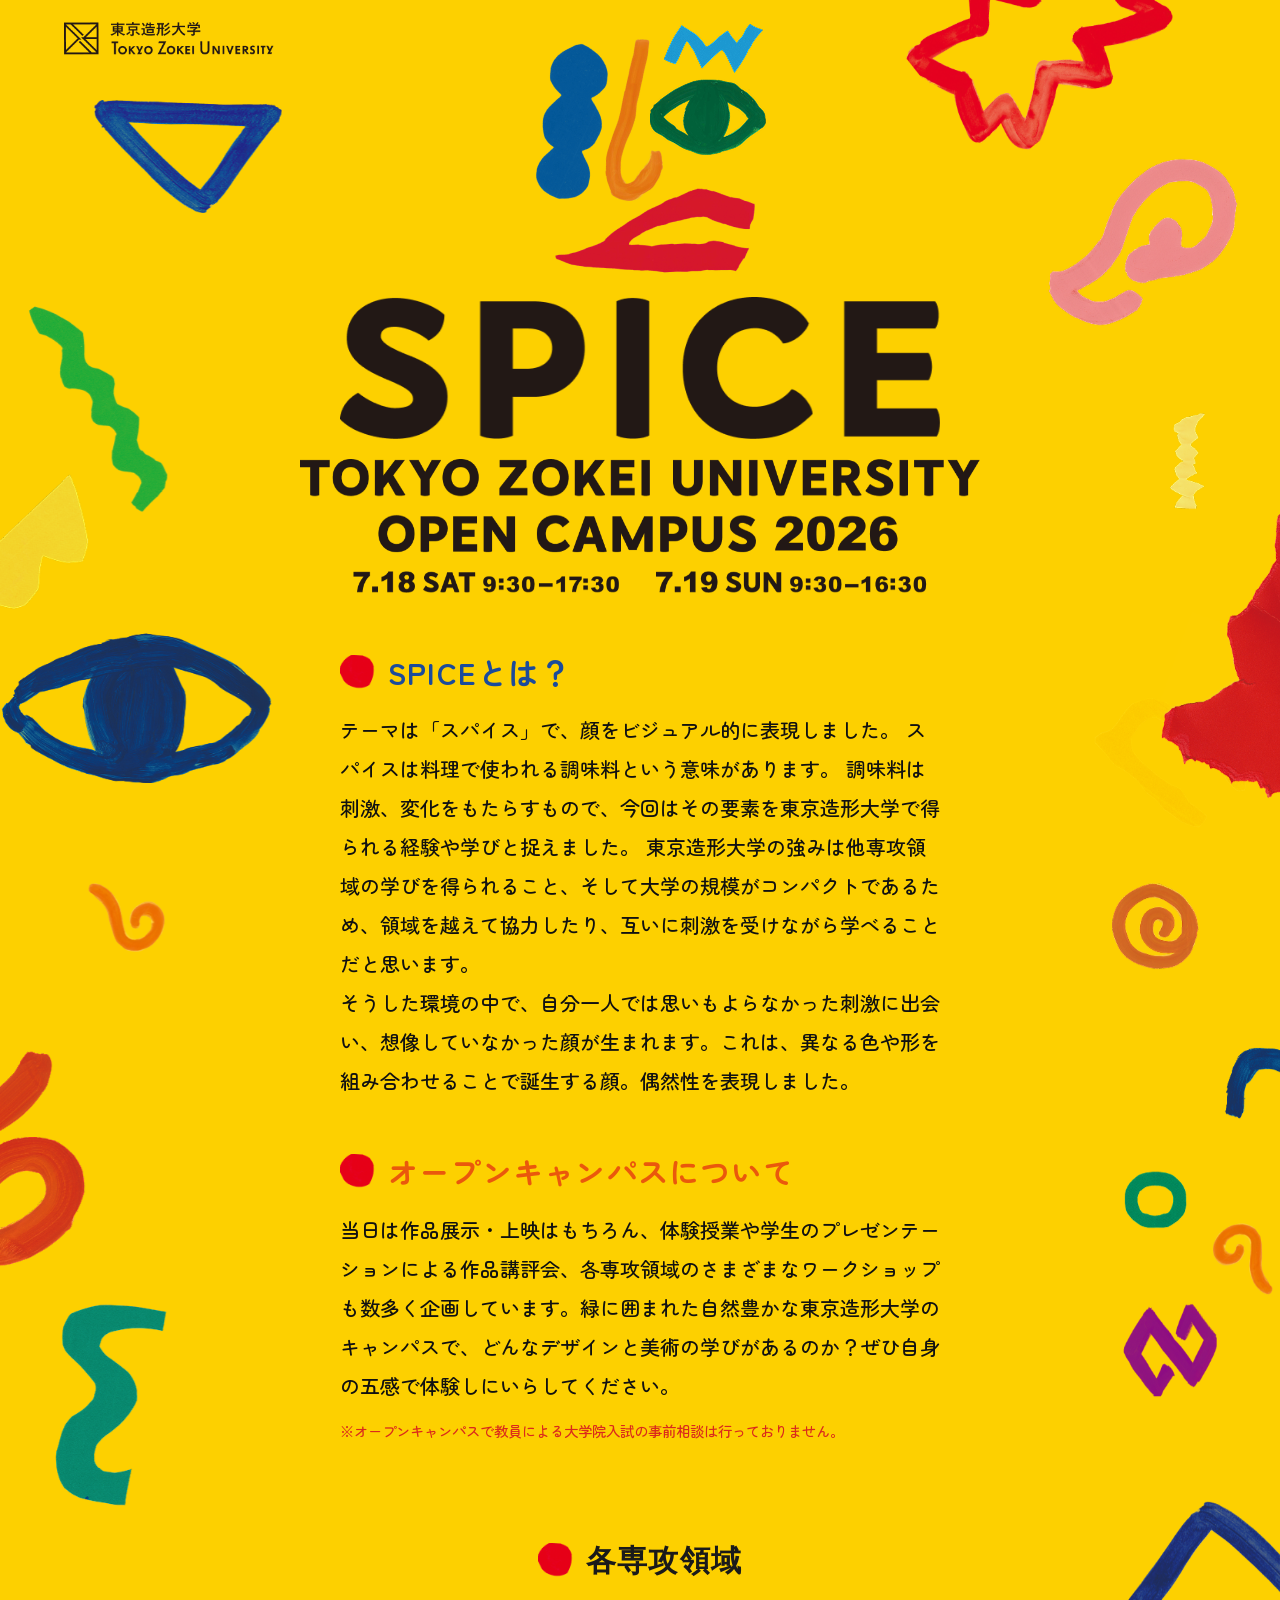
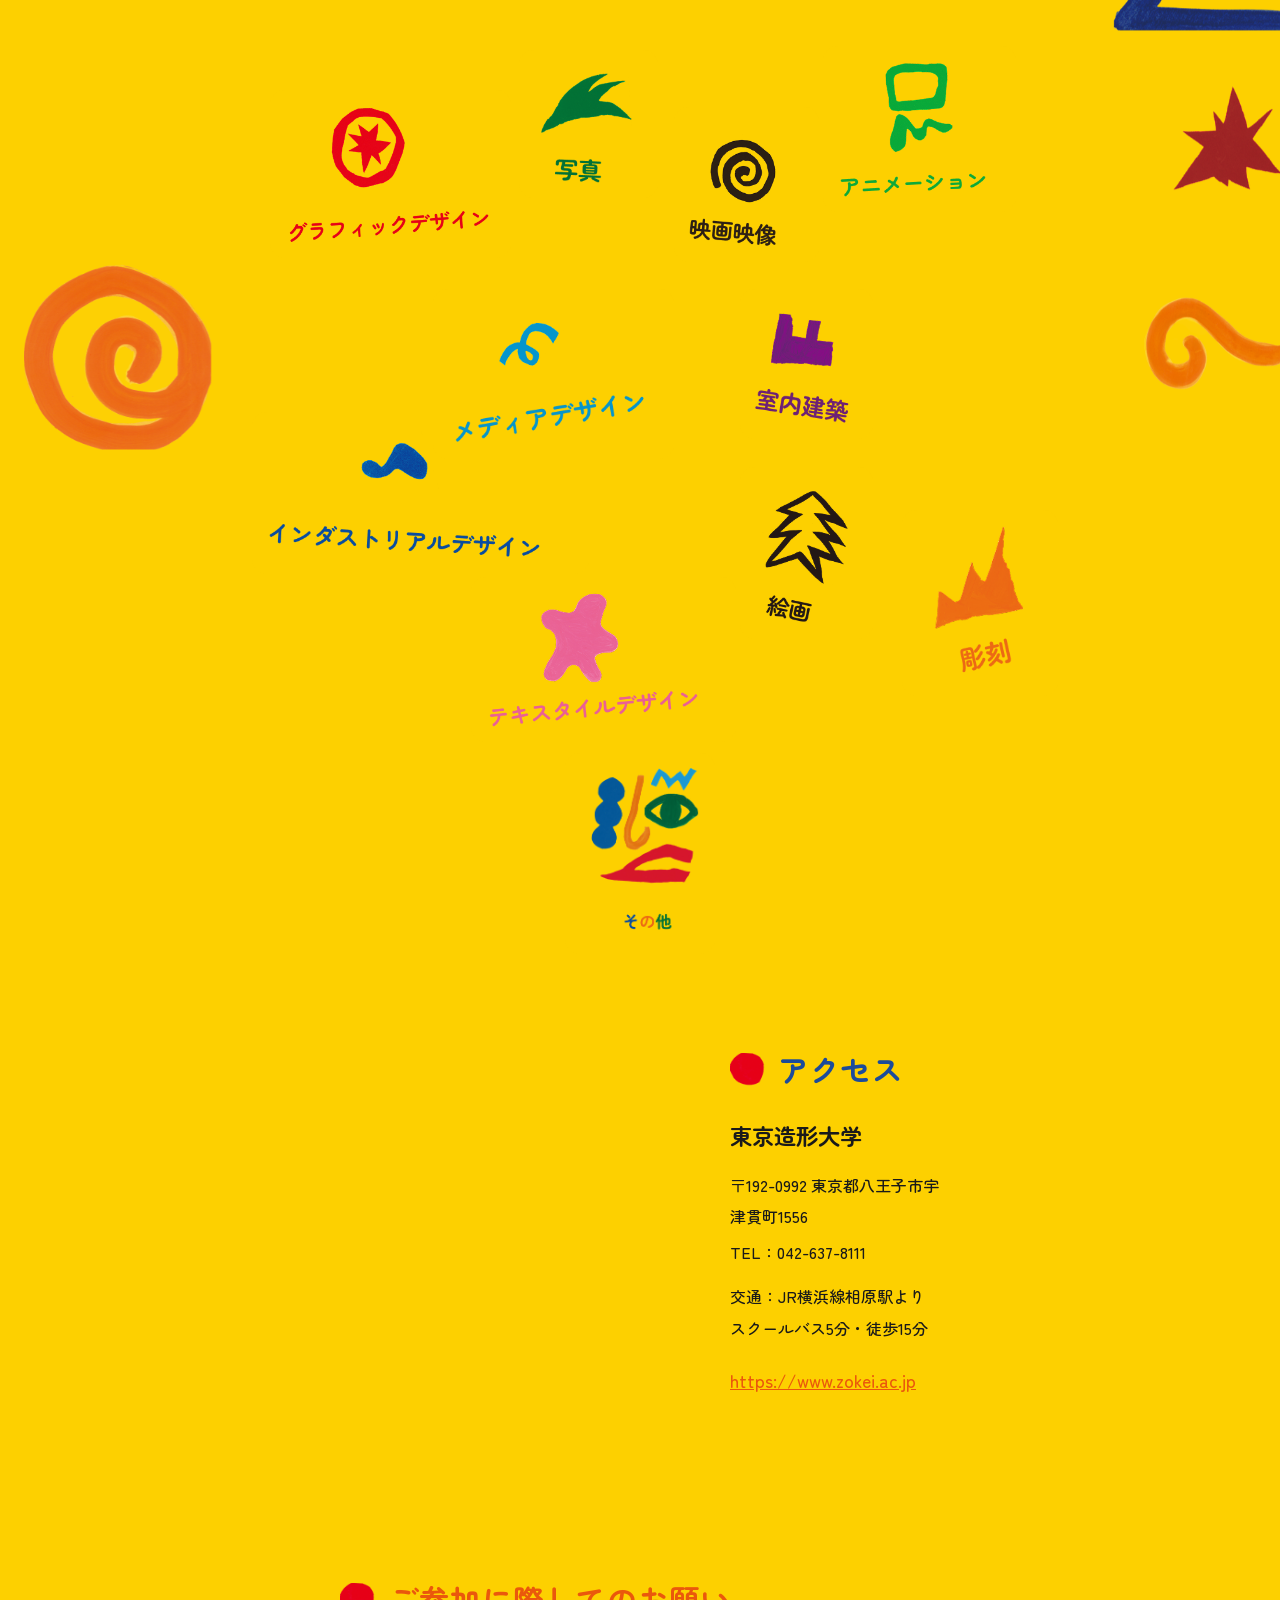
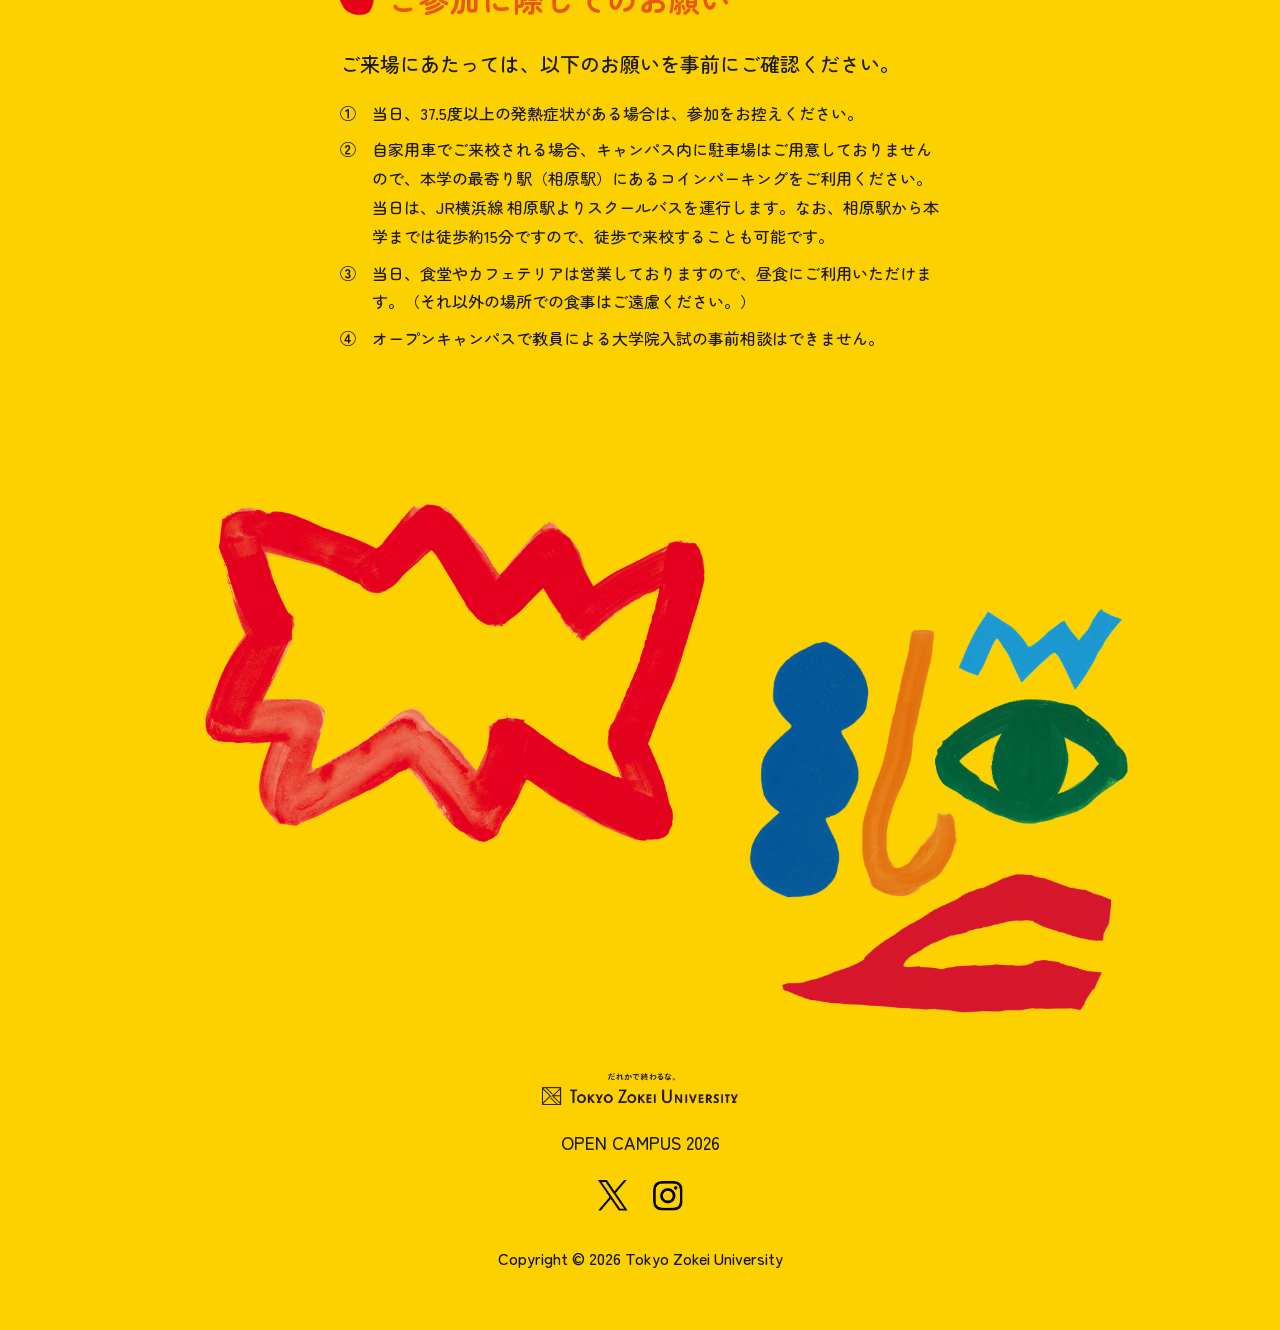
==== commit a69cb792: "Add files via upload" ====
--- a/index.html
+++ b/index.html
@@ -30,6 +30,7 @@
     <link rel="stylesheet" href="css/style.css">
     <link rel="stylesheet" href="css/motion.css">
     <link rel="stylesheet" href="css/acces.css">
+    <link rel="stylesheet" href="css/common.css">
 </head>
 
 <body>
@@ -235,11 +236,28 @@
         </main>
 
         <footer>
-            <p>Copyright &copy; 2026 Tokyo Zokei University</p>
+            <section class="footer-links">
+                <div><a href="https://www.zokei.ac.jp/" target="_blank" rel="noopener noreferrer">
+                        <img src="images/footerzokeilogo.png" alt="東京造形大学ロゴ"></a>
+                </div>
+                <div class="footer-text">
+                    <p>OPEN CAMPUS 2026</p>
+                </div>
+                <ul>
+                    <li><a href="https://x.com/TZUOPENCAMPUS" target="_blank" rel="noopener noreferrer">
+                            <img src="images/X_logo.png" alt="オーキャンX"></a></li>
+                    <li><a href="https://www.instagram.com/tzuoc/" target="_blank" rel="noopener noreferrer">
+                            <img src="images/Instagram_logo.png" alt="オーキャンInstagram"></a>
+                    </li>
+                </ul>
+                <p>Copyright &copy; 2026 Tokyo Zokei University</p>
+            </section>
         </footer>
 
     </div><!-- /page-wrapper -->
 
+    <button id="page-top" class="page-top-btn" aria-label="ページトップに戻る">↑</button>
+    <script src="js/page-top.js"></script>
     <script src="js/main.js"></script>
 </body>
 
--- a/css/style.css
+++ b/css/style.css
@@ -88,6 +88,7 @@
 
 .logo-icon {
     width: clamp(140px, 18vw, 210px);
+    z-index: 999;
 }
 
 /* ─── ヒーロー ─── */
@@ -482,12 +483,98 @@
     display: block;
 }
 
-/* ─── フッター ─── */
+/* ==================================================
+　フッター（Footer）スタイル
+================================================== */
 footer {
+    width: 100%;
+    padding: 60px 20px 60px 20px;
+    /* 上下にゆったりとした余白を確保 */
     text-align: center;
-    padding: 36px 20px 28px;
-    font-size: clamp(0.78rem, 1.8vw, 0.95rem);
-    color: var(--text-black);
+    box-sizing: border-box;
+}
+
+/* --- フッター内の要素をすべて中央寄せ・縦一列にする --- */
+.footer-links {
+    display: flex;
+    flex-direction: column;
+    align-items: center;
+    justify-content: center;
+}
+
+.footer-text {
+    font-size: 1.1rem;
+    /* カンプの通り、存在感のある大きめのサイズ感に設定 */
+    font-weight: 500;
+    color: #1a1a1a;
+    margin-bottom: -20px;
+}
+
+/* 大学ロゴのコンテナ */
+.footer-links div {
+    margin-bottom: 25px;
+}
+
+/* 大学ロゴ画像自体のサイズ調整 */
+.footer-links div img {
+    height: 32px;
+    /* カンプのバランスに合わせた高さ（お好みで調整してください） */
+    width: auto;
+    display: block;
+}
+
+/* --- SNSアイコンエリア（横並びにする） --- */
+.footer-links ul {
+    display: flex;
+    justify-content: center;
+    align-items: center;
+    gap: 25px;
+    /* XとInstagramの間の隙間 */
+    list-style: none;
+    padding: 0;
+    margin: 0 0 35px 0;
+    /* 下のコピーライトとの隙間 */
+}
+
+/* SNSロゴ画像自体のサイズ調整 */
+.footer-links ul img {
+    width: 30px;
+    /* アイコンの大きさを均等にキープ */
+    height: auto;
+    display: block;
+    transition: transform 0.2s ease, opacity 0.2s ease;
+}
+
+.footer-links ul a:hover img {
+    opacity: 0.7;
+    transform: scale(1.1);
+    /* ホバー時に少し大きくして心地よい反応に */
+}
+
+/* --- コピーライト --- */
+.copyright {
+    font-family: 'Zen Maru Gothic', serif;
+    /* 他のパーツと統一感のあるセリフ・丸ゴシック系 */
+    font-size: 1.4rem;
+    /* カンプの通り、存在感のある大きめのサイズ感に設定 */
+    font-weight: 500;
+    color: #1a1a1a;
+    margin: 0;
+}
+
+/* ==================================================
+　フッター：スマホ対応（画面幅 767px 以下）
+================================================== */
+@media (max-width: 767px) {
+    footer {
+        padding: 40px 20px 30px 20px;
+        /* スマホでは上下の余白を少しコンパクトに */
+    }
+
+    .copyright {
+        font-size: 1.1rem;
+        /* スマホ画面でも1行で綺麗に収まるように少し縮小 */
+    }
 }
 
 /* ─── スクロールインジケーター ─── */
--- a/css/common.css
+++ b/css/common.css
@@ -0,0 +1,163 @@
+@charset "UTF-8";
+
+:root {
+    --bg-yellow: #FDD000;
+    --text-black: #111111;
+    --title-blue: #1b4b9b;
+    --title-orange: #ea580c;
+    --text-red: #da291c;
+}
+
+*,
+*::before,
+*::after {
+    margin: 0;
+    padding: 0;
+    box-sizing: border-box;
+}
+
+html {
+    scroll-behavior: smooth;
+}
+
+body {
+    background-color: var(--bg-yellow);
+    color: var(--text-black);
+    font-family: "Zen Maru Gothic", "Hiragino Kaku Gothic ProN", "Hiragino Sans", Meiryo, sans-serif;
+    font-weight: 500;
+    margin: 0;
+    padding: 0;
+    position: relative;
+    min-height: 100vh;
+}
+
+img {
+    max-width: 100%;
+    height: auto;
+    vertical-align: bottom;
+}
+
+/* ─── ページ全体のラッパー ─── */
+.page-wrapper {
+    position: relative;
+    z-index: 1;
+    overflow-x: hidden;
+
+}
+
+/* ─── 背景装飾 ─── */
+.bg-left,
+.bg-right {
+    position: fixed;
+    top: 0;
+    height: 100%;
+    z-index: 0;
+    pointer-events: none;
+}
+
+.bg-left {
+    left: 0;
+    width: clamp(140px, 22vw, 420px);
+    margin-top: 100px;
+}
+
+.bg-right {
+    right: 0;
+    width: clamp(200px, 30vw, 680px);
+}
+
+.bg-left img,
+.bg-right img {
+    width: 100%;
+    height: auto;
+}
+
+/* ─── ヘッダー ─── */
+header {
+    padding: 22px clamp(20px, 5vw, 80px);
+}
+
+.logo-link {
+    display: inline-block;
+    transition: opacity 0.2s ease;
+}
+
+.logo-link:hover {
+    opacity: 0.75;
+}
+
+.logo-icon {
+    width: clamp(140px, 18vw, 210px);
+    z-index: 999;
+}
+
+/* ─── レスポンシブ ─── */
+@media (min-width: 769px) {
+    .logo-icon {
+        position: fixed;
+        z-index: 2;
+        background-color: rgb(253, 208, 0, 0.5);
+    }
+}
+
+
+
+
+
+
+/* ==================================================
+   ページトップに戻るボタン（Scroll to Top）
+================================================== */
+.page-top-btn {
+    position: fixed;
+    right: 25px;
+    bottom: 40px;
+    width: 50px;
+    height: 50px;
+    background-color: #1a1a1a;
+    /* ボタンの背景色 */
+    color: #ffffff;
+    /* 矢印の色 */
+    border: none;
+    border-radius: 50%;
+    /* 丸いボタンにする */
+    font-size: 1.5rem;
+    font-weight: bold;
+    cursor: pointer;
+    display: flex;
+    justify-content: center;
+    align-items: center;
+    z-index: 100;
+    /* 一番手前に表示 */
+
+    /* 初期状態は非表示（透明＆少し下に下げておく） */
+    opacity: 0;
+    visibility: hidden;
+    transform: translateY(20px);
+    transition: opacity 0.3s ease, visibility 0.3s ease, transform 0.3s ease, background-color 0.2s ease;
+}
+
+/* ある程度スクロールしてクラス「is-show」がついたら表示する */
+.page-top-btn.is-show {
+    opacity: 1;
+    visibility: visible;
+    transform: translateY(0);
+}
+
+/* ホバーしたときの動き */
+.page-top-btn:hover {
+    background-color: #ff3b30;
+    /* ホバー時にアクセントカラー（例: 赤・オレンジ系）に変化 */
+    transform: scale(1.05);
+}
+
+/* スマホ表示での調整 */
+@media (max-width: 767px) {
+    .page-top-btn {
+        right: 15px;
+        bottom: 40px;
+        width: 45px;
+        height: 45px;
+        font-size: 1.3rem;
+    }
+}
